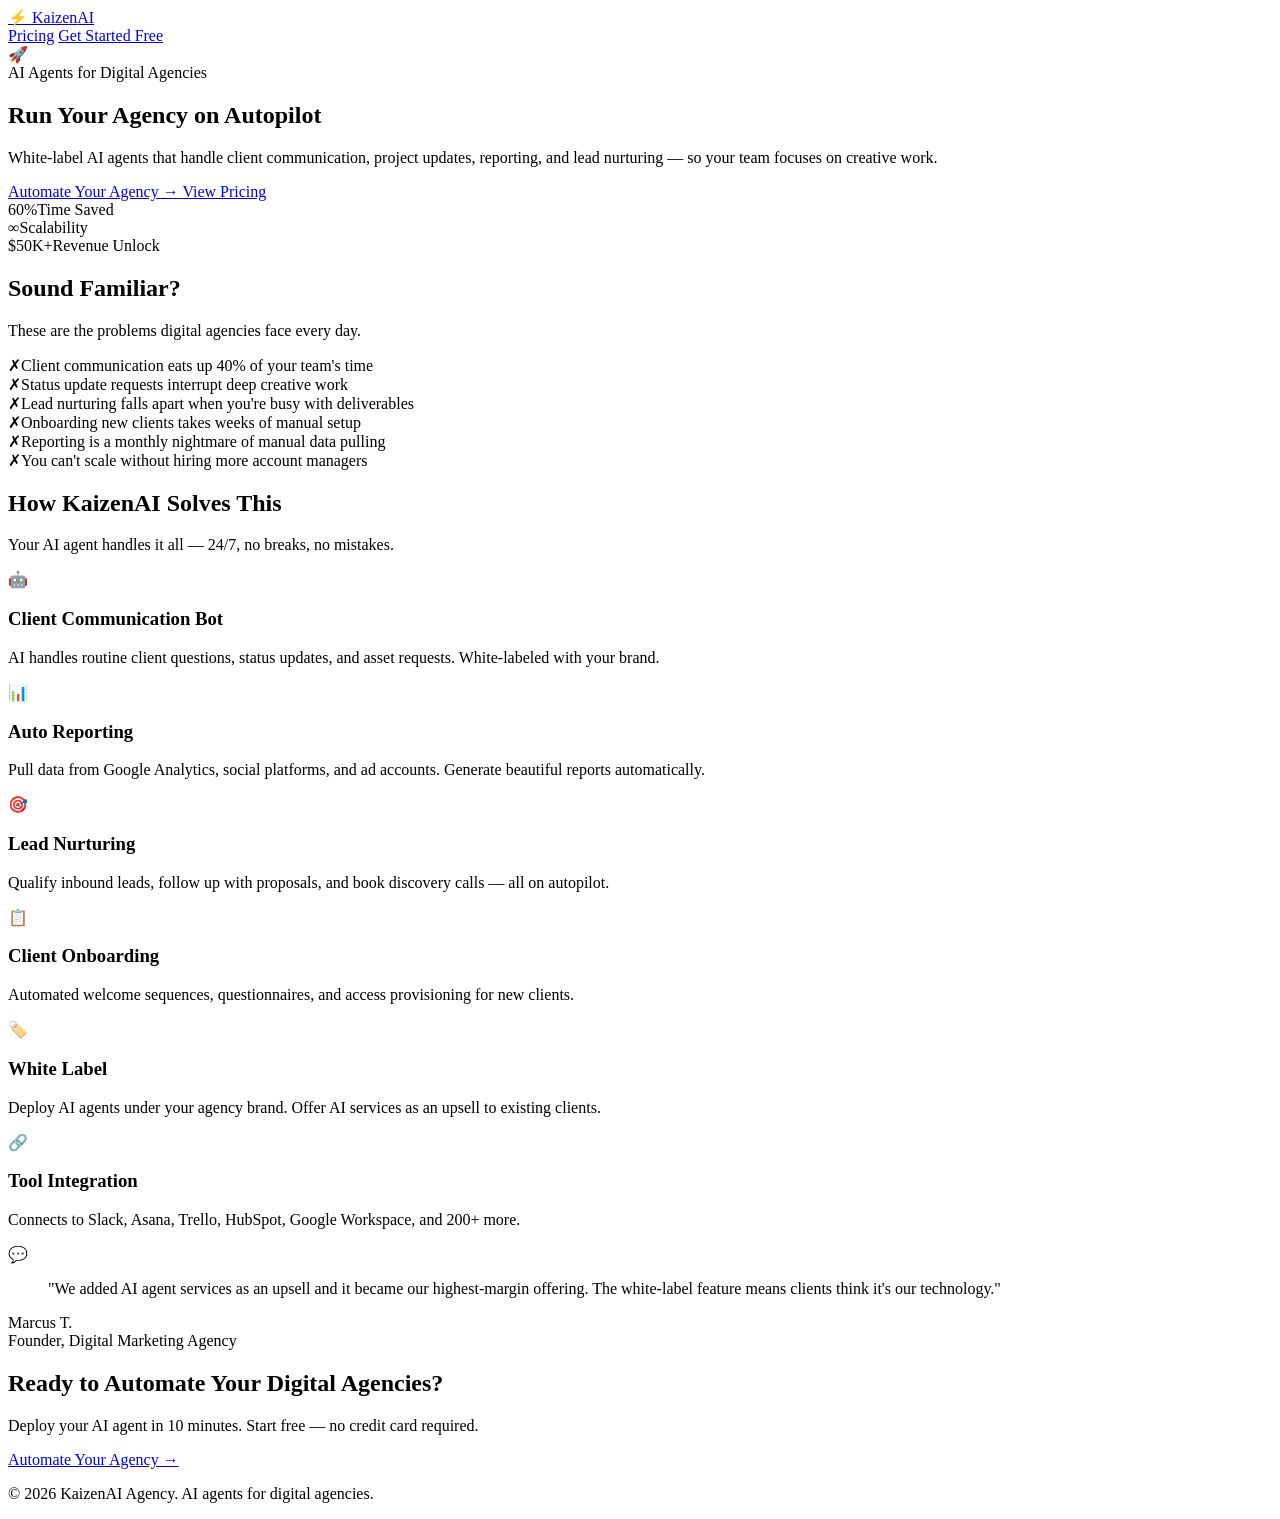
==== for/agencies/index.html @ 7dba4e0f "feat: add 11 niche landing pages + industry grid on homepage + SaaS app nav links" ====
<!DOCTYPE html>
<html lang="en">
<head>
    <meta charset="UTF-8">
    <meta name="viewport" content="width=device-width, initial-scale=1.0">
    <title>AI Agents for Digital Agencies — KaizenAI</title>
    <meta name="description" content="White-label AI agents that handle client communication, project updates, reporting, and lead nurturing — so your team focuses on creative work.">
    <meta name="keywords" content="AI agents, Digital Agencies, business automation, agencies">
    <meta property="og:title" content="AI Agents for Digital Agencies — KaizenAI">
    <meta property="og:description" content="White-label AI agents that handle client communication, project updates, reporting, and lead nurturing — so your team focuses on creative work.">
    <meta property="og:type" content="website">
    <meta property="og:url" content="https://kaizenai.agency/for/agencies">
    <link rel="canonical" href="https://kaizenai.agency/for/agencies">
    <link href="https://fonts.googleapis.com/css2?family=Inter:wght@300;400;500;600;700;800;900&display=swap" rel="stylesheet">
    <link rel="stylesheet" href="../style.css">
    <link rel="stylesheet" href="../niche.css">
</head>
<body class="niche-page">
    <!-- Nav -->
    <nav id="navbar">
        <div class="nav-container">
            <a href="/" class="logo">
                <span class="logo-icon">⚡</span>
                <span class="logo-text">Kaizen<span class="accent">AI</span></span>
            </a>
            <div class="nav-links">
                <a href="/#pricing">Pricing</a>
                <a href="https://app.kaizenai.agency/signup?niche=agencies" class="nav-cta">Get Started Free</a>
            </div>
        </div>
    </nav>

    <!-- Hero -->
    <section class="niche-hero">
        <div class="hero-bg">
            <div class="grid-overlay"></div>
            <div class="glow glow-1"></div>
            <div class="glow glow-2"></div>
        </div>
        <div class="niche-hero-content">
            <span class="niche-emoji">🚀</span>
            <div class="niche-badge">AI Agents for Digital Agencies</div>
            <h1>Run Your Agency on <span class="gradient-text">Autopilot</span></h1>
            <p class="hero-subtitle">White-label AI agents that handle client communication, project updates, reporting, and lead nurturing — so your team focuses on creative work.</p>
            <div class="hero-actions">
                <a href="https://app.kaizenai.agency/signup?niche=agencies" class="btn btn-primary">
                    <span>Automate Your Agency →</span>
                </a>
                <a href="/#pricing" class="btn btn-ghost">View Pricing</a>
            </div>
            <div class="niche-stats">
                <div class="stat"><span class="stat-value">60%</span><span class="stat-label">Time Saved</span></div>
                <div class="stat"><span class="stat-value">∞</span><span class="stat-label">Scalability</span></div>
                <div class="stat"><span class="stat-value">$50K+</span><span class="stat-label">Revenue Unlock</span></div>
            </div>
        </div>
    </section>

    <!-- Pain Points -->
    <section class="niche-pain">
        <div class="container">
            <h2>Sound <span class="gradient-text">Familiar</span>?</h2>
            <p class="subtitle">These are the problems digital agencies face every day.</p>
            <div class="pain-grid">
                <div class="pain-item"><span class="pain-x">✗</span><span class="pain-text">Client communication eats up 40% of your team's time</span></div>
                <div class="pain-item"><span class="pain-x">✗</span><span class="pain-text">Status update requests interrupt deep creative work</span></div>
                <div class="pain-item"><span class="pain-x">✗</span><span class="pain-text">Lead nurturing falls apart when you're busy with deliverables</span></div>
                <div class="pain-item"><span class="pain-x">✗</span><span class="pain-text">Onboarding new clients takes weeks of manual setup</span></div>
                <div class="pain-item"><span class="pain-x">✗</span><span class="pain-text">Reporting is a monthly nightmare of manual data pulling</span></div>
                <div class="pain-item"><span class="pain-x">✗</span><span class="pain-text">You can't scale without hiring more account managers</span></div>
            </div>
        </div>
    </section>

    <!-- Solutions -->
    <section class="niche-solutions">
        <div class="container">
            <h2>How KaizenAI <span class="gradient-text">Solves This</span></h2>
            <p class="subtitle">Your AI agent handles it all — 24/7, no breaks, no mistakes.</p>
            <div class="solutions-grid">
                <div class="solution-card">
                    <span class="solution-icon">🤖</span>
                    <h3>Client Communication Bot</h3>
                    <p>AI handles routine client questions, status updates, and asset requests. White-labeled with your brand.</p>
                </div>
                <div class="solution-card">
                    <span class="solution-icon">📊</span>
                    <h3>Auto Reporting</h3>
                    <p>Pull data from Google Analytics, social platforms, and ad accounts. Generate beautiful reports automatically.</p>
                </div>
                <div class="solution-card">
                    <span class="solution-icon">🎯</span>
                    <h3>Lead Nurturing</h3>
                    <p>Qualify inbound leads, follow up with proposals, and book discovery calls — all on autopilot.</p>
                </div>
                <div class="solution-card">
                    <span class="solution-icon">📋</span>
                    <h3>Client Onboarding</h3>
                    <p>Automated welcome sequences, questionnaires, and access provisioning for new clients.</p>
                </div>
                <div class="solution-card">
                    <span class="solution-icon">🏷️</span>
                    <h3>White Label</h3>
                    <p>Deploy AI agents under your agency brand. Offer AI services as an upsell to existing clients.</p>
                </div>
                <div class="solution-card">
                    <span class="solution-icon">🔗</span>
                    <h3>Tool Integration</h3>
                    <p>Connects to Slack, Asana, Trello, HubSpot, Google Workspace, and 200+ more.</p>
                </div>
            </div>
        </div>
    </section>

    <!-- Testimonial -->
    <section class="niche-testimonial">
        <div class="container">
            <div class="testimonial-icon">💬</div>
            <blockquote class="testimonial-quote">"We added AI agent services as an upsell and it became our highest-margin offering. The white-label feature means clients think it's our technology."</blockquote>
            <div class="testimonial-name">Marcus T.</div>
            <div class="testimonial-role">Founder, Digital Marketing Agency</div>
        </div>
    </section>

    <!-- CTA -->
    <section class="niche-cta">
        <h2>Ready to <span class="gradient-text">Automate</span> Your Digital Agencies?</h2>
        <p>Deploy your AI agent in 10 minutes. Start free — no credit card required.</p>
        <a href="https://app.kaizenai.agency/signup?niche=agencies" class="btn btn-primary">
            <span>Automate Your Agency →</span>
        </a>
    </section>

    <!-- Footer -->
    <footer id="footer">
        <div class="container">
            <div class="footer-bottom">
                <p>&copy; 2026 KaizenAI Agency. AI agents for digital agencies.</p>
            </div>
        </div>
    </footer>

    <script src="../chatbot.js"></script>
</body>
</html>
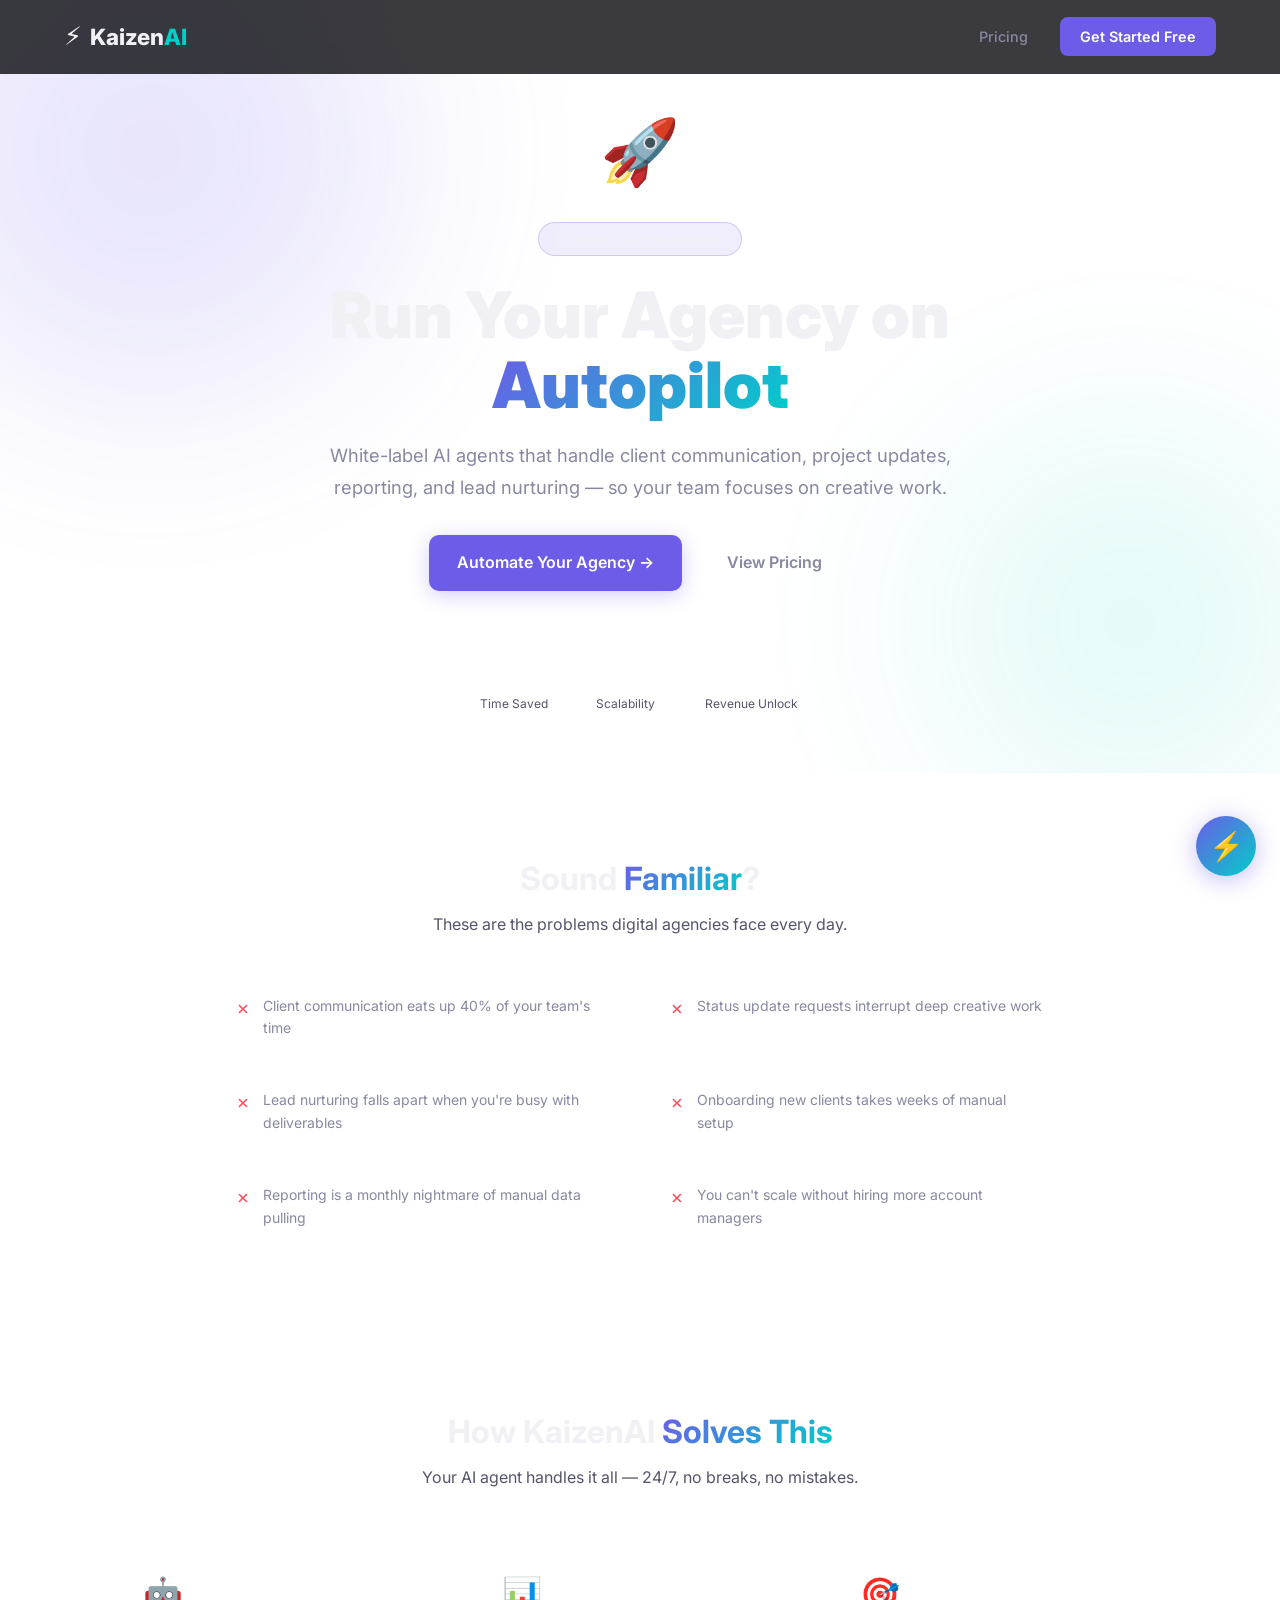
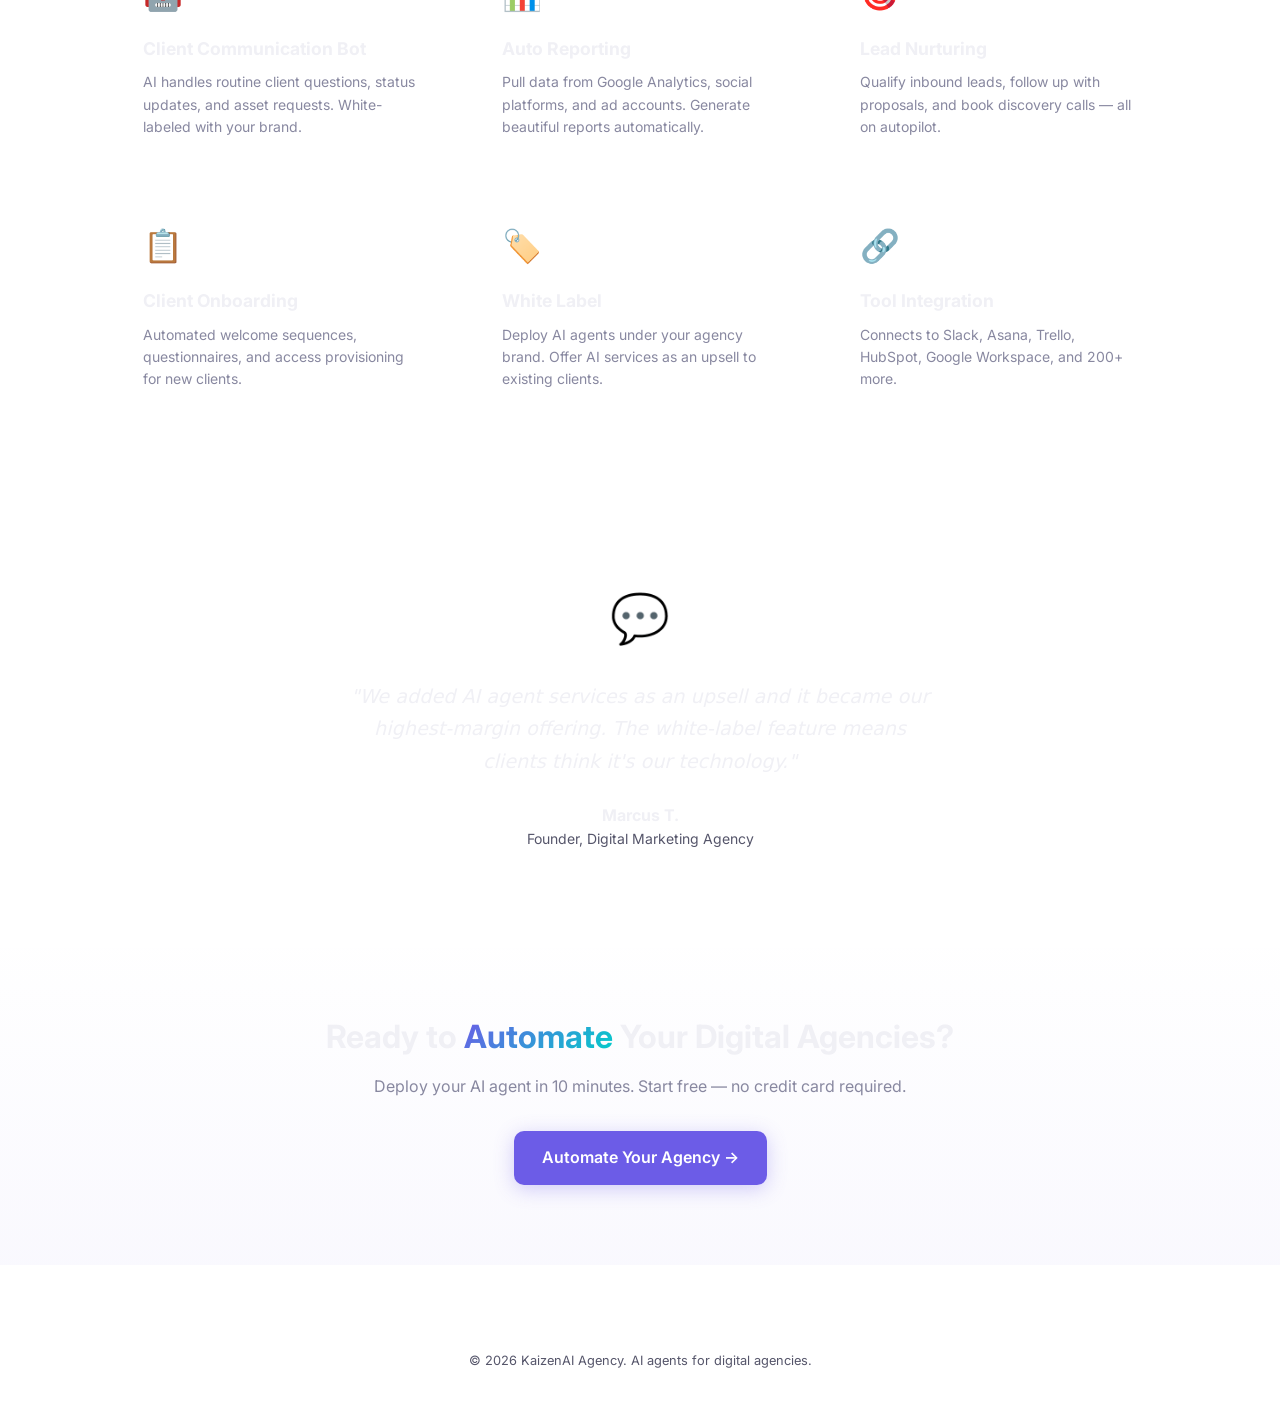
==== commit b1e84156: "fix: use absolute CSS paths in niche pages" ====
--- a/for/agencies/index.html
+++ b/for/agencies/index.html
@@ -12,8 +12,8 @@
     <meta property="og:url" content="https://kaizenai.agency/for/agencies">
     <link rel="canonical" href="https://kaizenai.agency/for/agencies">
     <link href="https://fonts.googleapis.com/css2?family=Inter:wght@300;400;500;600;700;800;900&display=swap" rel="stylesheet">
-    <link rel="stylesheet" href="../style.css">
-    <link rel="stylesheet" href="../niche.css">
+    <link rel="stylesheet" href="/style.css">
+    <link rel="stylesheet" href="/niche.css">
 </head>
 <body class="niche-page">
     <!-- Nav -->
@@ -140,6 +140,6 @@
         </div>
     </footer>
 
-    <script src="../chatbot.js"></script>
+    <script src="/chatbot.js"></script>
 </body>
 </html>
--- a/style.css
+++ b/style.css
@@ -0,0 +1,840 @@
+/* ═══════════════════════════════════════════════════════════
+   KaizenAI Agency — Premium Dark Theme
+   ═══════════════════════════════════════════════════════════ */
+
+:root {
+    --bg-primary: #0a0a0f;
+    --bg-secondary: #12121a;
+    --bg-card: #16161f;
+    --bg-card-hover: #1c1c28;
+    --border: rgba(255, 255, 255, 0.06);
+    --border-hover: rgba(255, 255, 255, 0.12);
+    --text-primary: #f0f0f5;
+    --text-secondary: #8888a0;
+    --text-muted: #55556a;
+    --accent-1: #6c5ce7;
+    --accent-2: #00cec9;
+    --accent-3: #e17055;
+    --gradient: linear-gradient(135deg, #6c5ce7 0%, #00cec9 50%, #e17055 100%);
+    --gradient-text: linear-gradient(135deg, #6c5ce7 0%, #00cec9 100%);
+    --shadow-sm: 0 2px 8px rgba(0, 0, 0, 0.3);
+    --shadow-md: 0 8px 32px rgba(0, 0, 0, 0.4);
+    --shadow-lg: 0 16px 64px rgba(0, 0, 0, 0.5);
+    --shadow-glow: 0 0 40px rgba(108, 92, 231, 0.15);
+    --radius: 12px;
+    --radius-lg: 20px;
+    --font: 'Inter', -apple-system, BlinkMacSystemFont, system-ui, sans-serif;
+    --mono: 'JetBrains Mono', monospace;
+}
+
+*, *::before, *::after { box-sizing: border-box; margin: 0; padding: 0; }
+
+html {
+    scroll-behavior: smooth;
+    scroll-padding-top: 80px;
+}
+
+body {
+    font-family: var(--font);
+    background: var(--bg-primary);
+    color: var(--text-primary);
+    line-height: 1.6;
+    overflow-x: hidden;
+    -webkit-font-smoothing: antialiased;
+}
+
+.container {
+    max-width: 1200px;
+    margin: 0 auto;
+    padding: 0 24px;
+}
+
+/* ─── Gradient Text ───────────────────────────────────── */
+.gradient-text {
+    background: var(--gradient-text);
+    -webkit-background-clip: text;
+    -webkit-text-fill-color: transparent;
+    background-clip: text;
+}
+
+.accent { color: var(--accent-2); }
+
+/* ─── Navigation ──────────────────────────────────────── */
+#navbar {
+    position: fixed;
+    top: 0;
+    left: 0;
+    right: 0;
+    z-index: 1000;
+    padding: 16px 0;
+    transition: all 0.3s ease;
+    backdrop-filter: blur(20px);
+    background: rgba(10, 10, 15, 0.8);
+    border-bottom: 1px solid transparent;
+}
+
+#navbar.scrolled {
+    padding: 10px 0;
+    border-bottom-color: var(--border);
+}
+
+.nav-container {
+    max-width: 1200px;
+    margin: 0 auto;
+    padding: 0 24px;
+    display: flex;
+    align-items: center;
+    justify-content: space-between;
+}
+
+.logo {
+    display: flex;
+    align-items: center;
+    gap: 8px;
+    text-decoration: none;
+    font-size: 1.4rem;
+    font-weight: 800;
+    color: var(--text-primary);
+}
+
+.logo-icon { font-size: 1.6rem; }
+
+.nav-links {
+    display: flex;
+    align-items: center;
+    gap: 32px;
+}
+
+.nav-links a {
+    color: var(--text-secondary);
+    text-decoration: none;
+    font-size: 0.9rem;
+    font-weight: 500;
+    transition: color 0.2s;
+}
+
+.nav-links a:hover { color: var(--text-primary); }
+
+.nav-cta {
+    background: var(--accent-1) !important;
+    color: white !important;
+    padding: 8px 20px !important;
+    border-radius: 8px;
+    font-weight: 600 !important;
+    transition: all 0.2s !important;
+}
+
+.nav-cta:hover {
+    background: #7c6cf0 !important;
+    transform: translateY(-1px);
+    box-shadow: 0 4px 20px rgba(108, 92, 231, 0.4);
+}
+
+.mobile-toggle {
+    display: none;
+    flex-direction: column;
+    gap: 5px;
+    background: none;
+    border: none;
+    cursor: pointer;
+    padding: 4px;
+}
+
+.mobile-toggle span {
+    width: 24px;
+    height: 2px;
+    background: var(--text-primary);
+    border-radius: 2px;
+    transition: all 0.3s;
+}
+
+/* ─── Hero Section ────────────────────────────────────── */
+#hero {
+    position: relative;
+    min-height: 100vh;
+    display: flex;
+    align-items: center;
+    justify-content: center;
+    text-align: center;
+    padding: 120px 24px 80px;
+    overflow: hidden;
+}
+
+.hero-bg {
+    position: absolute;
+    inset: 0;
+    z-index: 0;
+}
+
+.grid-overlay {
+    position: absolute;
+    inset: 0;
+    background-image:
+        linear-gradient(rgba(255,255,255,0.02) 1px, transparent 1px),
+        linear-gradient(90deg, rgba(255,255,255,0.02) 1px, transparent 1px);
+    background-size: 60px 60px;
+    mask-image: radial-gradient(ellipse 80% 60% at 50% 40%, black 30%, transparent 100%);
+}
+
+.glow {
+    position: absolute;
+    border-radius: 50%;
+    filter: blur(100px);
+    opacity: 0.4;
+    animation: float 8s ease-in-out infinite;
+}
+
+.glow-1 {
+    width: 500px; height: 500px;
+    background: var(--accent-1);
+    top: -100px; left: -100px;
+    opacity: 0.15;
+}
+
+.glow-2 {
+    width: 400px; height: 400px;
+    background: var(--accent-2);
+    bottom: -50px; right: -50px;
+    opacity: 0.1;
+    animation-delay: -3s;
+}
+
+.glow-3 {
+    width: 300px; height: 300px;
+    background: var(--accent-3);
+    top: 50%; left: 50%;
+    transform: translate(-50%, -50%);
+    opacity: 0.05;
+    animation-delay: -5s;
+}
+
+@keyframes float {
+    0%, 100% { transform: translate(0, 0) scale(1); }
+    33% { transform: translate(30px, -20px) scale(1.05); }
+    66% { transform: translate(-20px, 20px) scale(0.95); }
+}
+
+.hero-content {
+    position: relative;
+    z-index: 1;
+    max-width: 800px;
+}
+
+.hero-badge {
+    display: inline-flex;
+    align-items: center;
+    gap: 8px;
+    padding: 8px 20px;
+    background: rgba(108, 92, 231, 0.1);
+    border: 1px solid rgba(108, 92, 231, 0.3);
+    border-radius: 100px;
+    font-size: 0.85rem;
+    font-weight: 500;
+    color: var(--accent-1);
+    margin-bottom: 32px;
+}
+
+.pulse {
+    width: 8px; height: 8px;
+    border-radius: 50%;
+    background: #00e676;
+    animation: pulse 2s ease-in-out infinite;
+}
+
+@keyframes pulse {
+    0%, 100% { opacity: 1; box-shadow: 0 0 0 0 rgba(0, 230, 118, 0.4); }
+    50% { opacity: 0.8; box-shadow: 0 0 0 8px rgba(0, 230, 118, 0); }
+}
+
+#hero h1 {
+    font-size: clamp(2.5rem, 6vw, 4.5rem);
+    font-weight: 900;
+    line-height: 1.1;
+    letter-spacing: -0.03em;
+    margin-bottom: 24px;
+}
+
+.hero-subtitle {
+    font-size: 1.15rem;
+    color: var(--text-secondary);
+    max-width: 620px;
+    margin: 0 auto 40px;
+    line-height: 1.7;
+}
+
+.hero-actions {
+    display: flex;
+    gap: 16px;
+    justify-content: center;
+    flex-wrap: wrap;
+    margin-bottom: 60px;
+}
+
+.hero-stats {
+    display: flex;
+    justify-content: center;
+    align-items: center;
+    gap: 40px;
+    padding-top: 40px;
+    border-top: 1px solid var(--border);
+}
+
+.stat-value {
+    font-size: 2rem;
+    font-weight: 800;
+    font-family: var(--mono);
+    background: var(--gradient-text);
+    -webkit-background-clip: text;
+    -webkit-text-fill-color: transparent;
+}
+
+.stat-label {
+    display: block;
+    font-size: 0.85rem;
+    color: var(--text-muted);
+    margin-top: 4px;
+}
+
+.stat-divider {
+    width: 1px;
+    height: 40px;
+    background: var(--border);
+}
+
+/* ─── Buttons ─────────────────────────────────────────── */
+.btn {
+    display: inline-flex;
+    align-items: center;
+    gap: 8px;
+    padding: 14px 28px;
+    border-radius: 10px;
+    font-size: 1rem;
+    font-weight: 600;
+    text-decoration: none;
+    transition: all 0.3s ease;
+    cursor: pointer;
+    border: none;
+    font-family: var(--font);
+}
+
+.btn-primary {
+    background: var(--accent-1);
+    color: white;
+    box-shadow: 0 4px 20px rgba(108, 92, 231, 0.3);
+}
+
+.btn-primary:hover {
+    background: #7c6cf0;
+    transform: translateY(-2px);
+    box-shadow: 0 8px 30px rgba(108, 92, 231, 0.5);
+}
+
+.btn-ghost {
+    background: transparent;
+    color: var(--text-secondary);
+    border: 1px solid var(--border);
+}
+
+.btn-ghost:hover {
+    color: var(--text-primary);
+    border-color: var(--border-hover);
+    background: rgba(255, 255, 255, 0.03);
+}
+
+.btn-outline {
+    background: transparent;
+    color: var(--text-primary);
+    border: 1px solid var(--border);
+    width: 100%;
+    justify-content: center;
+}
+
+.btn-outline:hover {
+    border-color: var(--accent-1);
+    background: rgba(108, 92, 231, 0.05);
+}
+
+.btn-full { width: 100%; justify-content: center; }
+
+/* ─── Section Headers ─────────────────────────────────── */
+section { padding: 100px 0; }
+
+.section-header {
+    text-align: center;
+    margin-bottom: 64px;
+}
+
+.section-label {
+    display: inline-block;
+    font-size: 0.8rem;
+    font-weight: 600;
+    text-transform: uppercase;
+    letter-spacing: 0.15em;
+    color: var(--accent-2);
+    margin-bottom: 16px;
+}
+
+.section-header h2 {
+    font-size: clamp(2rem, 4vw, 3rem);
+    font-weight: 800;
+    letter-spacing: -0.02em;
+    margin-bottom: 16px;
+}
+
+.section-header > p {
+    color: var(--text-secondary);
+    font-size: 1.1rem;
+    max-width: 600px;
+    margin: 0 auto;
+}
+
+/* ─── Services Grid ───────────────────────────────────── */
+.services-grid {
+    display: grid;
+    grid-template-columns: repeat(3, 1fr);
+    gap: 24px;
+}
+
+.service-card {
+    position: relative;
+    background: var(--bg-card);
+    border: 1px solid var(--border);
+    border-radius: var(--radius-lg);
+    padding: 40px 32px;
+    transition: all 0.3s ease;
+}
+
+.service-card:hover {
+    background: var(--bg-card-hover);
+    border-color: var(--border-hover);
+    transform: translateY(-4px);
+    box-shadow: var(--shadow-glow);
+}
+
+.service-card.featured {
+    border-color: rgba(108, 92, 231, 0.3);
+    background: linear-gradient(135deg, rgba(108, 92, 231, 0.05), rgba(0, 206, 201, 0.03));
+}
+
+.featured-badge {
+    position: absolute;
+    top: -12px;
+    left: 32px;
+    background: var(--accent-1);
+    color: white;
+    padding: 4px 16px;
+    border-radius: 100px;
+    font-size: 0.75rem;
+    font-weight: 700;
+    text-transform: uppercase;
+    letter-spacing: 0.05em;
+}
+
+.service-icon {
+    font-size: 2.5rem;
+    margin-bottom: 20px;
+}
+
+.service-card h3 {
+    font-size: 1.3rem;
+    font-weight: 700;
+    margin-bottom: 12px;
+}
+
+.service-card > p {
+    color: var(--text-secondary);
+    font-size: 0.95rem;
+    margin-bottom: 20px;
+}
+
+.service-features {
+    list-style: none;
+    display: flex;
+    flex-direction: column;
+    gap: 8px;
+}
+
+.service-features li {
+    font-size: 0.88rem;
+    color: var(--text-secondary);
+    padding-left: 20px;
+    position: relative;
+}
+
+.service-features li::before {
+    content: '✓';
+    position: absolute;
+    left: 0;
+    color: var(--accent-2);
+    font-weight: 700;
+}
+
+/* ─── Process Timeline ────────────────────────────────── */
+.process-timeline {
+    display: flex;
+    flex-direction: column;
+    gap: 0;
+    max-width: 700px;
+    margin: 0 auto;
+}
+
+.process-step {
+    display: flex;
+    gap: 32px;
+    padding: 32px 0;
+    border-left: 2px solid var(--border);
+    padding-left: 40px;
+    position: relative;
+    transition: all 0.3s ease;
+}
+
+.process-step:hover {
+    border-left-color: var(--accent-1);
+}
+
+.step-number {
+    position: absolute;
+    left: -20px;
+    width: 40px;
+    height: 40px;
+    border-radius: 50%;
+    background: var(--bg-card);
+    border: 2px solid var(--border);
+    display: flex;
+    align-items: center;
+    justify-content: center;
+    font-family: var(--mono);
+    font-size: 0.85rem;
+    font-weight: 700;
+    color: var(--accent-1);
+    transition: all 0.3s ease;
+}
+
+.process-step:hover .step-number {
+    background: var(--accent-1);
+    border-color: var(--accent-1);
+    color: white;
+}
+
+.step-content h3 {
+    font-size: 1.2rem;
+    font-weight: 700;
+    margin-bottom: 8px;
+}
+
+.step-content p {
+    color: var(--text-secondary);
+    font-size: 0.95rem;
+    margin-bottom: 8px;
+}
+
+.step-time {
+    font-family: var(--mono);
+    font-size: 0.8rem;
+    color: var(--accent-2);
+    font-weight: 500;
+}
+
+/* ─── Results Grid ────────────────────────────────────── */
+.results-grid {
+    display: grid;
+    grid-template-columns: repeat(4, 1fr);
+    gap: 24px;
+}
+
+.result-card {
+    background: var(--bg-card);
+    border: 1px solid var(--border);
+    border-radius: var(--radius-lg);
+    padding: 40px 24px;
+    text-align: center;
+    transition: all 0.3s ease;
+}
+
+.result-card:hover {
+    border-color: var(--border-hover);
+    transform: translateY(-2px);
+}
+
+.result-metric {
+    margin-bottom: 16px;
+}
+
+.result-number {
+    font-size: 3rem;
+    font-weight: 900;
+    font-family: var(--mono);
+    background: var(--gradient-text);
+    -webkit-background-clip: text;
+    -webkit-text-fill-color: transparent;
+}
+
+.result-unit {
+    font-size: 1.5rem;
+    font-weight: 700;
+    color: var(--text-muted);
+}
+
+.result-card p {
+    color: var(--text-secondary);
+    font-size: 0.9rem;
+}
+
+/* ─── Tech Grid ───────────────────────────────────────── */
+.tech-grid {
+    display: grid;
+    grid-template-columns: repeat(4, 1fr);
+    gap: 16px;
+}
+
+.tech-item {
+    background: var(--bg-card);
+    border: 1px solid var(--border);
+    border-radius: var(--radius);
+    padding: 20px;
+    display: flex;
+    align-items: center;
+    gap: 12px;
+    font-size: 0.95rem;
+    font-weight: 500;
+    transition: all 0.3s ease;
+}
+
+.tech-item:hover {
+    border-color: var(--accent-1);
+    background: var(--bg-card-hover);
+}
+
+.tech-icon { font-size: 1.4rem; }
+
+/* ─── Pricing Grid ────────────────────────────────────── */
+.pricing-grid {
+    display: grid;
+    grid-template-columns: repeat(3, 1fr);
+    gap: 24px;
+    align-items: start;
+}
+
+.pricing-card {
+    position: relative;
+    background: var(--bg-card);
+    border: 1px solid var(--border);
+    border-radius: var(--radius-lg);
+    padding: 40px 32px;
+    transition: all 0.3s ease;
+}
+
+.pricing-card.featured {
+    border-color: rgba(108, 92, 231, 0.4);
+    background: linear-gradient(135deg, rgba(108, 92, 231, 0.08), rgba(0, 206, 201, 0.03));
+    transform: scale(1.03);
+}
+
+.pricing-card h3 {
+    font-size: 1.1rem;
+    font-weight: 600;
+    color: var(--text-secondary);
+    margin-bottom: 16px;
+}
+
+.price {
+    display: flex;
+    align-items: baseline;
+    gap: 4px;
+    margin-bottom: 4px;
+}
+
+.currency {
+    font-size: 1.5rem;
+    font-weight: 600;
+    color: var(--text-muted);
+}
+
+.amount {
+    font-size: 3rem;
+    font-weight: 900;
+    font-family: var(--mono);
+    letter-spacing: -0.02em;
+}
+
+.price-period {
+    color: var(--text-muted);
+    font-size: 0.85rem;
+    margin-bottom: 32px;
+}
+
+.pricing-features {
+    list-style: none;
+    display: flex;
+    flex-direction: column;
+    gap: 12px;
+    margin-bottom: 32px;
+}
+
+.pricing-features li {
+    font-size: 0.9rem;
+    color: var(--text-secondary);
+    padding-left: 24px;
+    position: relative;
+}
+
+.pricing-features li::before {
+    content: '✓';
+    position: absolute;
+    left: 0;
+    color: var(--accent-2);
+    font-weight: 700;
+}
+
+/* ─── Contact / CTA ───────────────────────────────────── */
+#contact {
+    background: var(--bg-secondary);
+}
+
+.cta-wrapper {
+    display: grid;
+    grid-template-columns: 1fr 1fr;
+    gap: 60px;
+    align-items: center;
+}
+
+.cta-content h2 {
+    font-size: 2.5rem;
+    font-weight: 800;
+    margin-bottom: 16px;
+}
+
+.cta-content p {
+    color: var(--text-secondary);
+    font-size: 1.1rem;
+    line-height: 1.7;
+}
+
+.contact-form {
+    display: flex;
+    flex-direction: column;
+    gap: 16px;
+}
+
+.form-row {
+    display: grid;
+    grid-template-columns: 1fr 1fr;
+    gap: 16px;
+}
+
+.contact-form input,
+.contact-form textarea {
+    background: var(--bg-card);
+    border: 1px solid var(--border);
+    border-radius: var(--radius);
+    padding: 14px 18px;
+    color: var(--text-primary);
+    font-family: var(--font);
+    font-size: 0.95rem;
+    transition: all 0.2s;
+    outline: none;
+    width: 100%;
+}
+
+.contact-form input:focus,
+.contact-form textarea:focus {
+    border-color: var(--accent-1);
+    box-shadow: 0 0 0 3px rgba(108, 92, 231, 0.1);
+}
+
+.contact-form input::placeholder,
+.contact-form textarea::placeholder {
+    color: var(--text-muted);
+}
+
+.contact-form textarea {
+    resize: vertical;
+    min-height: 120px;
+}
+
+/* ─── Footer ──────────────────────────────────────────── */
+#footer {
+    padding: 60px 0 30px;
+    border-top: 1px solid var(--border);
+}
+
+.footer-content {
+    display: flex;
+    justify-content: space-between;
+    margin-bottom: 40px;
+}
+
+.footer-brand p {
+    color: var(--text-muted);
+    font-size: 0.9rem;
+    margin-top: 12px;
+}
+
+.footer-links {
+    display: flex;
+    gap: 80px;
+}
+
+.footer-col {
+    display: flex;
+    flex-direction: column;
+    gap: 8px;
+}
+
+.footer-col h4 {
+    font-size: 0.85rem;
+    font-weight: 700;
+    text-transform: uppercase;
+    letter-spacing: 0.1em;
+    color: var(--text-secondary);
+    margin-bottom: 8px;
+}
+
+.footer-col a {
+    color: var(--text-muted);
+    text-decoration: none;
+    font-size: 0.9rem;
+    transition: color 0.2s;
+}
+
+.footer-col a:hover { color: var(--text-primary); }
+
+.footer-bottom {
+    padding-top: 24px;
+    border-top: 1px solid var(--border);
+    text-align: center;
+}
+
+.footer-bottom p {
+    color: var(--text-muted);
+    font-size: 0.8rem;
+}
+
+/* ─── Responsive ──────────────────────────────────────── */
+@media (max-width: 768px) {
+    .nav-links { display: none; }
+    .mobile-toggle { display: flex; }
+    .nav-links.open {
+        display: flex;
+        flex-direction: column;
+        position: absolute;
+        top: 60px;
+        left: 0;
+        right: 0;
+        background: var(--bg-secondary);
+        padding: 24px;
+        border-bottom: 1px solid var(--border);
+        gap: 16px;
+    }
+    .services-grid { grid-template-columns: 1fr; }
+    .results-grid { grid-template-columns: repeat(2, 1fr); }
+    .tech-grid { grid-template-columns: repeat(2, 1fr); }
+    .pricing-grid { grid-template-columns: 1fr; }
+    .pricing-card.featured { transform: none; }
+    .cta-wrapper { grid-template-columns: 1fr; gap: 40px; }
+    .hero-stats { flex-direction: column; gap: 20px; }
+    .stat-divider { width: 40px; height: 1px; }
+    .footer-content { flex-direction: column; gap: 40px; }
+    .footer-links { gap: 40px; }
+    .form-row { grid-template-columns: 1fr; }
+}
--- a/niche.css
+++ b/niche.css
@@ -0,0 +1,306 @@
+/* ═══════════════════════════════════════
+   Niche Landing Page Styles
+   Extends the base style.css
+   ═══════════════════════════════════════ */
+
+.niche-page {
+    min-height: 100vh;
+    background: var(--bg-dark);
+    color: var(--text-primary);
+    font-family: 'Inter', -apple-system, system-ui, sans-serif;
+}
+
+/* Hero */
+.niche-hero {
+    text-align: center;
+    padding: 100px 24px 60px;
+    position: relative;
+    overflow: hidden;
+}
+
+.niche-hero .hero-bg {
+    position: absolute;
+    inset: 0;
+    z-index: 0;
+}
+
+.niche-hero-content {
+    position: relative;
+    z-index: 2;
+    max-width: 800px;
+    margin: 0 auto;
+}
+
+.niche-emoji {
+    font-size: 64px;
+    margin-bottom: 20px;
+    display: block;
+}
+
+.niche-badge {
+    display: inline-flex;
+    align-items: center;
+    gap: 8px;
+    background: rgba(108, 92, 231, 0.1);
+    border: 1px solid rgba(108, 92, 231, 0.25);
+    border-radius: 24px;
+    padding: 6px 16px;
+    font-size: 12px;
+    color: var(--accent);
+    font-weight: 500;
+    margin-bottom: 24px;
+}
+
+.niche-hero h1 {
+    font-size: clamp(2.5rem, 6vw, 4rem);
+    font-weight: 900;
+    line-height: 1.1;
+    margin-bottom: 20px;
+}
+
+.niche-hero .hero-subtitle {
+    font-size: 1.15rem;
+    color: var(--text-secondary);
+    max-width: 640px;
+    margin: 0 auto 32px;
+    line-height: 1.7;
+}
+
+.niche-hero .hero-actions {
+    display: flex;
+    gap: 16px;
+    justify-content: center;
+    flex-wrap: wrap;
+    margin-bottom: 48px;
+}
+
+.niche-stats {
+    display: flex;
+    gap: 48px;
+    justify-content: center;
+}
+
+.niche-stats .stat {
+    text-align: center;
+}
+
+.niche-stats .stat-value {
+    display: block;
+    font-size: 2rem;
+    font-weight: 900;
+    background: linear-gradient(135deg, var(--accent), #00cec9);
+    -webkit-background-clip: text;
+    -webkit-text-fill-color: transparent;
+}
+
+.niche-stats .stat-label {
+    font-size: 12px;
+    color: var(--text-muted);
+    margin-top: 4px;
+}
+
+/* Pain Points */
+.niche-pain {
+    padding: 80px 24px;
+    background: rgba(255, 255, 255, 0.02);
+}
+
+.niche-pain .container {
+    max-width: 900px;
+    margin: 0 auto;
+}
+
+.niche-pain h2 {
+    text-align: center;
+    font-size: 2rem;
+    margin-bottom: 8px;
+}
+
+.niche-pain .subtitle {
+    text-align: center;
+    color: var(--text-muted);
+    margin-bottom: 40px;
+}
+
+.pain-grid {
+    display: grid;
+    grid-template-columns: repeat(auto-fit, minmax(300px, 1fr));
+    gap: 16px;
+}
+
+.pain-item {
+    display: flex;
+    align-items: flex-start;
+    gap: 12px;
+    padding: 16px 20px;
+    border-radius: 12px;
+    background: rgba(255, 255, 255, 0.03);
+    border: 1px solid rgba(255, 255, 255, 0.06);
+}
+
+.pain-x {
+    color: #ff4757;
+    font-size: 18px;
+    flex-shrink: 0;
+}
+
+.pain-text {
+    font-size: 14px;
+    color: var(--text-secondary);
+}
+
+/* Solutions */
+.niche-solutions {
+    padding: 80px 24px;
+}
+
+.niche-solutions .container {
+    max-width: 1100px;
+    margin: 0 auto;
+}
+
+.niche-solutions h2 {
+    text-align: center;
+    font-size: 2rem;
+    margin-bottom: 8px;
+}
+
+.niche-solutions .subtitle {
+    text-align: center;
+    color: var(--text-muted);
+    margin-bottom: 48px;
+}
+
+.solutions-grid {
+    display: grid;
+    grid-template-columns: repeat(auto-fit, minmax(300px, 1fr));
+    gap: 24px;
+}
+
+.solution-card {
+    padding: 28px;
+    border-radius: 16px;
+    background: rgba(255, 255, 255, 0.03);
+    border: 1px solid rgba(255, 255, 255, 0.06);
+    transition: all 0.3s ease;
+}
+
+.solution-card:hover {
+    border-color: rgba(108, 92, 231, 0.3);
+    box-shadow: 0 0 32px rgba(108, 92, 231, 0.1);
+    transform: translateY(-2px);
+}
+
+.solution-icon {
+    font-size: 32px;
+    margin-bottom: 16px;
+    display: block;
+}
+
+.solution-card h3 {
+    font-size: 1.1rem;
+    font-weight: 700;
+    margin-bottom: 8px;
+}
+
+.solution-card p {
+    font-size: 14px;
+    color: var(--text-secondary);
+    line-height: 1.6;
+}
+
+/* Testimonial */
+.niche-testimonial {
+    padding: 80px 24px;
+    background: rgba(255, 255, 255, 0.02);
+    text-align: center;
+}
+
+.niche-testimonial .container {
+    max-width: 640px;
+    margin: 0 auto;
+}
+
+.testimonial-icon {
+    font-size: 48px;
+    margin-bottom: 24px;
+}
+
+.testimonial-quote {
+    font-size: 1.2rem;
+    font-style: italic;
+    font-weight: 500;
+    line-height: 1.7;
+    margin-bottom: 24px;
+    color: var(--text-primary);
+}
+
+.testimonial-name {
+    font-weight: 700;
+}
+
+.testimonial-role {
+    font-size: 14px;
+    color: var(--text-muted);
+}
+
+/* CTA */
+.niche-cta {
+    padding: 80px 24px;
+    text-align: center;
+    background: linear-gradient(180deg, transparent, rgba(108, 92, 231, 0.04));
+}
+
+.niche-cta h2 {
+    font-size: 2rem;
+    margin-bottom: 12px;
+}
+
+.niche-cta p {
+    color: var(--text-secondary);
+    margin-bottom: 32px;
+}
+
+/* Industries Grid (homepage) */
+.industries-section {
+    padding: 80px 24px;
+}
+
+.industries-section .container {
+    max-width: 1100px;
+    margin: 0 auto;
+}
+
+.industries-grid {
+    display: grid;
+    grid-template-columns: repeat(auto-fill, minmax(180px, 1fr));
+    gap: 16px;
+}
+
+.industry-tile {
+    text-align: center;
+    padding: 24px 12px;
+    border-radius: 12px;
+    background: rgba(255, 255, 255, 0.03);
+    border: 1px solid rgba(255, 255, 255, 0.06);
+    text-decoration: none;
+    color: inherit;
+    transition: all 0.3s ease;
+}
+
+.industry-tile:hover {
+    border-color: rgba(108, 92, 231, 0.4);
+    box-shadow: 0 0 24px rgba(108, 92, 231, 0.1);
+    transform: translateY(-2px);
+}
+
+.industry-tile .tile-icon {
+    font-size: 28px;
+    margin-bottom: 8px;
+    display: block;
+}
+
+.industry-tile .tile-label {
+    font-size: 14px;
+    font-weight: 500;
+}
